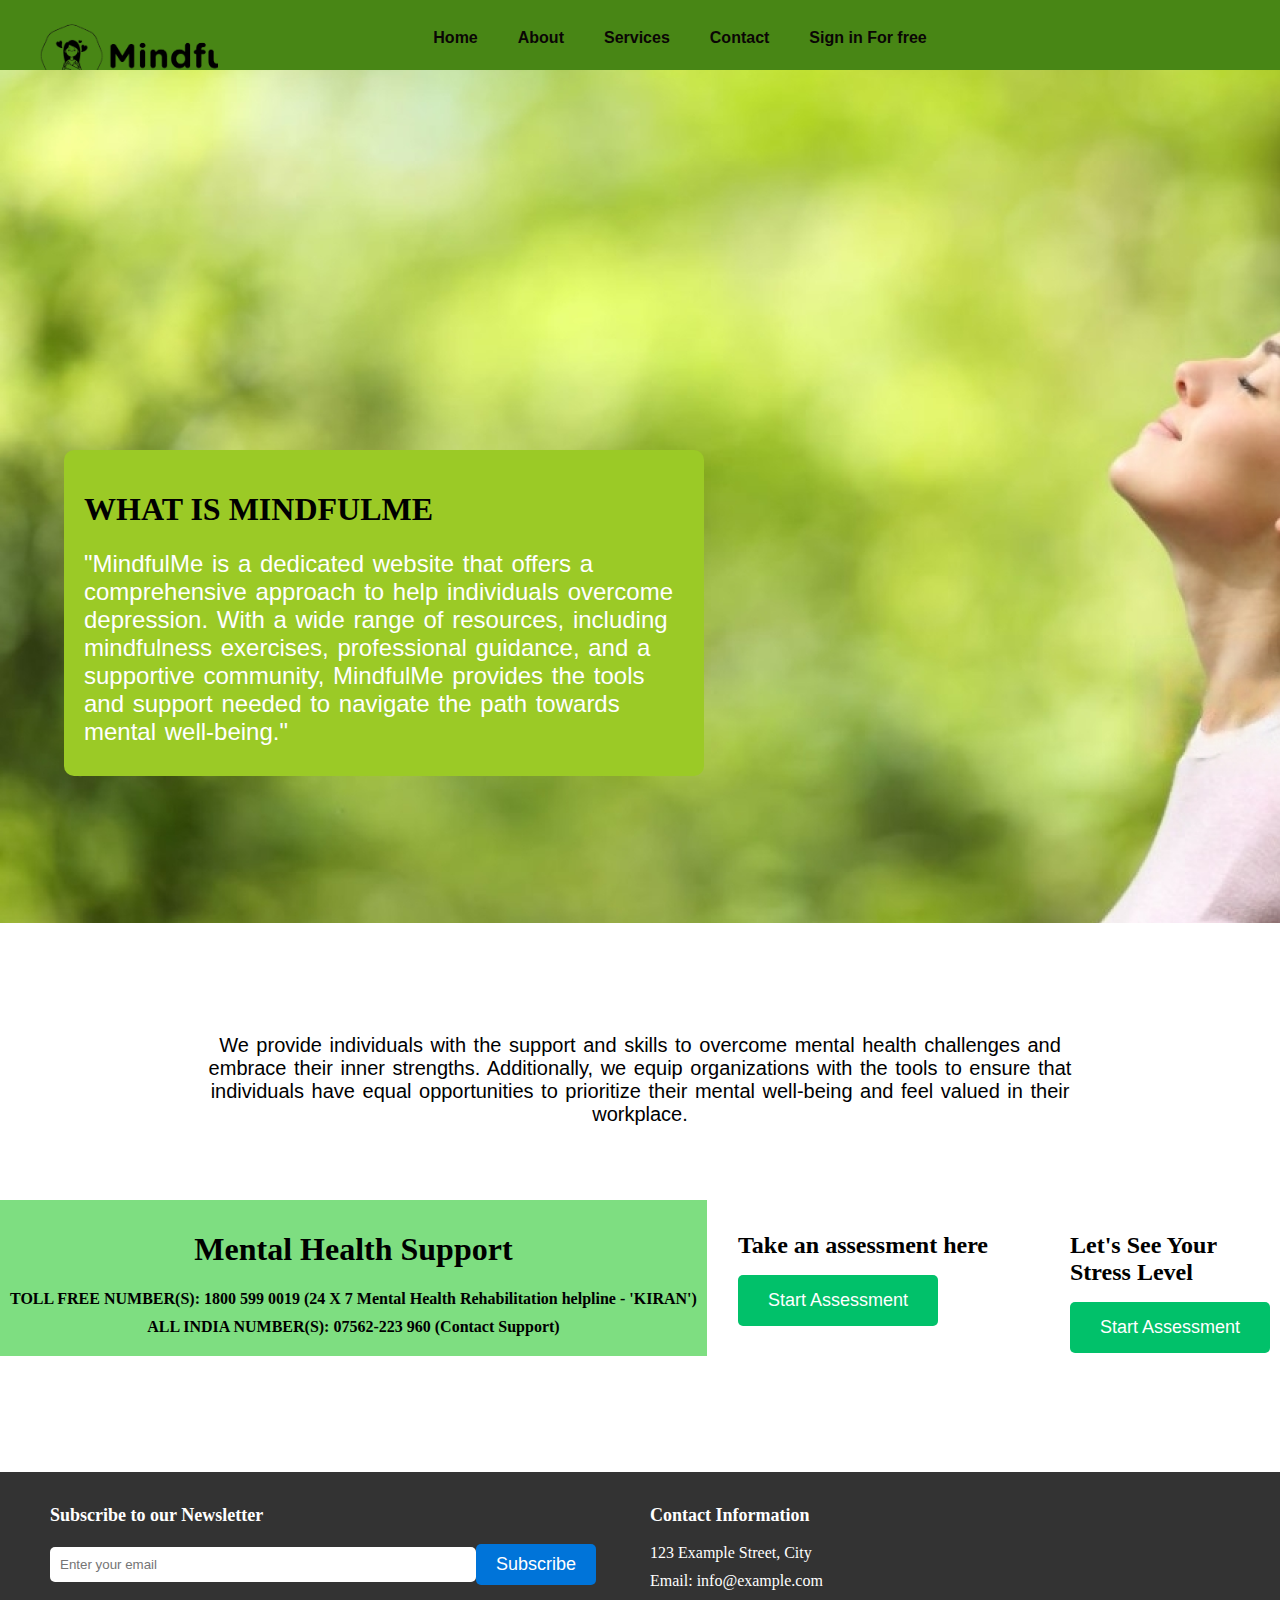
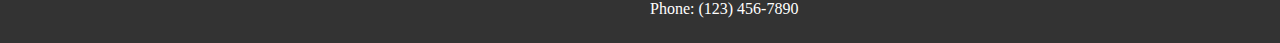
==== index.html @ a0aeb16b "final commit" ====
<!DOCTYPE html>
<html lang="en">

<head>
    <meta charset="UTF-8">
    <meta name="viewport" content="width=device-width, initial-scale=1.0">
    <link rel="stylesheet" type="text/css" href="style.css">
    <link rel="icon" type="image/x-icon" href="images/favi.png">
    <meta name="google-signin-client_id"
        content="1019702721196-7ukrbhrf0c4bng520nu2ug0qkdb175rb.apps.googleusercontent.com">
    <title>MindfulMe</title>
</head>

<body>
    <script src="https://apis.google.com/js/platform.js" async defer></script>
    <!--NavBar-->
    <nav>
        <ul>
            <li><a href="#Home">Home</a></li>
            <li><a href="#About">About</a></li>
            <li><a href="service.html">Services</a></li>
            <li><a href="#Contact">Contact</a></li>
            <li> <a href="main.html">Sign in For free</a></li>
        </ul>
    </nav>
    <!--Logo-->
    <div class="logo">
        <img src="images/logo.png" alt="logo">
    </div>
    <!--Image-->
    <div class="img">
        <img src="images/image1.png">
    </div>

    <!--Contact Info-->
    <div class="info">
        <h1 style="color: black;">Mental Health Support</h1>
        <p style="color: black;"><b>TOLL FREE NUMBER(S): 1800 599 0019 (24 X 7 Mental Health Rehabilitation helpline - 'KIRAN')</b></p>
        <p style="color: black;"><b>ALL INDIA NUMBER(S): 07562-223 960 (Contact Support)</b></p>
    </div>
    <!--Content-->
    <div class="content">
        <div class="gradient-box">
            <h1> WHAT IS MINDFULME</h1>
            <p class="typewriter-text"
                style="font-family:'Franklin Gothic Medium', 'Arial Narrow', Arial, sans-serif; word-spacing: 2px; font-size: 24px; color: rgb(255, 255, 255);">"MindfulMe
                is a
                dedicated website
                that offers a comprehensive approach to help individuals overcome
                depression. With a wide range of resources, including mindfulness exercises, professional guidance, and
                a
                supportive community, MindfulMe provides the tools and support needed to navigate the path towards
                mental
                well-being."</p>
        </div>
    </div>
    <!--Quote-->


    <div class="box1">
        <p>We provide individuals with the support and skills to overcome mental health challenges and embrace their
            inner strengths. Additionally, we equip organizations with the tools to ensure that individuals have equal
            opportunities to prioritize their mental well-being and feel valued in their workplace.</p>
    </div>
    <!--Health Support-->


    <div class="quiz">
        <h1>Take an assessment here</h1>
        <a href="assesment.html">
            <button>Start Assessment</button>
        </a>
    </div>

    <div class="stress">
        <h1>Let's See Your Stress Level</h1>
        <a href="stress.html">
            <button>Start Assessment</button>
        </a>
    </div>



    <footer>
        <div class="footer-content">
            <div class="newsletter">
                <h3>Subscribe to our Newsletter</h3>
                <form action="subscribe.php" method="POST">
                    <input type="email" name="email" placeholder="Enter your email" required>
                    <button type="submit">Subscribe</button>
                </form>
            </div>
            <div class="contact-info">
                <h3>Contact Information</h3>
                <p>123 Example Street, City</p>
                <p>Email: info@example.com</p>
                <p>Phone: (123) 456-7890</p>
            </div>
        </div>
    </footer>



    <script src="script.js"></script>
</body>

</html>
---- style.css ----
body {
    background-color: #ffffff;
    font-family: 'Times New Roman', Times, serif;
    margin: 0px;
    overflow-x: hidden;
}
.logo {
    width: 500px; /* Adjust the width and height as needed */
    height: 500px;
    background-image: url('images/logo.png'); /* Initial image */
    background-size: cover;
    animation: changeIntensity 5s infinite alternate; /* Change intensity every 5 seconds */
}

@keyframes changeIntensity {
    0% {
        filter: contrast(100%); /* Initial intensity */
    }
    50% {
        filter: contrast(70%); /* Half intensity */
    }
    100% {
        filter: contrast(100%); /* Back to full intensity */
    }
}
nav {
    background-color: 	#488615;
    font-family: Arial, sans-serif;;
    color: #fff;
    position: absolute;
    height: 75px;
    width: 100%;
    top: 0;
    left: 0;
    padding: 0;
}

nav ul {
    display: flex;
    justify-content: center;
    margin-top: 29px;
    list-style: none;
}

nav ul a {
    text-decoration: none;
    color: #0a0505;
    font-family: Arial;
    font-weight: bold;
    transition: 0.4s ease-in-out;
    padding-left: 40px;
}

nav ul a:hover {
    color: #f9fffe;
}

ul.navbar {
    list-style-type: none;
    margin: 0;
    padding: 0;
    background-color: #005a03;
}


ul.navbar li {
    display: inline;
    margin-right: 20px;
    text-decoration: none;
    list-style: none;

}

ul.navbar li a {
    text-decoration: none;
    color: #fff;
    font-weight: bold;
    font-size: 16px;
}


.logo {
    float: left;
    width: 15%;
    height: 15%;
    position: absolute;
    top: -15px;
    left: 2%;
}
.info{
    background-color: #7ede81;
    color: #fff;
    text-align: center;
    padding: 10px;
    position: absolute;
    top: 75rem;
}
.img {
    width: 2400px;
    height: 400px;
    position: absolute;
    top: 70px;
    left: 0px;
}

.content {
    position: absolute;
    top: 50%;
    left: 5%;
    width: 50%;
}

.gradient-box {
    background-color: #9bca26;
    border-radius: 10px;
    padding: 20px;
}

.chatbot {
    position: absolute;
    top: 30%;
    left: 75%;
}


.box1 {
    position: absolute;
    top: 64rem;
    width: 100%;
    height: 29%;
    max-width: 100%;
}

.box1 p {
    font-family: Avenir, sans-serif;
    font-size: 20px;
    font-weight: 400;
    word-spacing: 2px;
    text-align: center;
    margin-left: 15%;
    margin-right: 20%;
    width: 70%;
}




.quiz {
    position: absolute;
    top: 76rem;
    left: 738px;
}

.quiz h1 {
    font-size: 24px;
    color: #000000;
}

.stress {
    position: absolute;
    top: 76rem;
    left: 1070px;
}

.stress h1 {
    font-size: 24px;
    color: #000000;
}

button {
    background-color: #01c16a;
    color: #fff;
    border: none;
    padding: 15px 30px;
    font-size: 18px;
    cursor: pointer;
    border-radius: 5px;
    transition: background-color 0.3s;
}

button:hover {
    background-color: #00691a;
}

footer {
    background-color: #333;
    color: #fff;
    position: absolute;
    top: 92rem;
    width: 100%;
}

.footer-content {
    max-width: 1200px;
    margin: 0 auto;
    display: flex;
    justify-content: space-between;
    padding: 5px;

}

.newsletter {
    flex: 1;
    padding: 10px;

}

.contact-info {
    flex: 1;
    padding: 10px;
}

h3 {
    font-size: 18px;
}

form {
    display: flex;
    align-items: center;

}

input[type="email"] {
    width: 70%;
    padding: 10px;
    border: none;
    border-radius: 5px;

}

button[type="submit"] {
    background-color: #0074d9;
    color: #fff;
    border: none;
    padding: 10px 20px;
    border-radius: 5px;
    cursor: pointer;
}

button[type="submit"]:hover {
    background-color: #0056b3;
}

.topic {
    margin-left: 5rem;
}

.topic h1 {
    position: absolute;
    top: 100px;
    left: 118px;

}

.letters {
    display: flex;
    flex-wrap: wrap;
    margin-top: 10rem;
    font-family: 'Franklin Gothic Medium', 'Arial Narrow', Arial, sans-serif;
    font-size: 24px;
    width: 40%;
    padding-left: 40px;
    line-height-step: 1.5;

}

.letter {
    width: 30px;
    height: 30px;
    background-color: #ffffff82;
    display: flex;
    justify-content: center;
    align-items: center;
    font-size: 16px;
    margin: 2px;
    padding-left: 20px;
    border-radius: 7px;
    cursor: pointer;
}

.symptoms {
    display: flex;
    justify-content: center;
    align-items: center;
    width: 50%;
    margin-top: 20px;
    margin-left: 100px;
}

.icons {
    align-items: center;
    border-radius: 7px;
    width: 120px;
    margin-left: 22px;
}

.size {
    width: 80%;
    height: 80%;
}

.size1 {
    margin-top: -10px;
    width: 85%;
    height: 90%;
    margin-top: 1rem;
}

.topics {
    cursor: pointer;
}

.topic-content {
    display: none;
    margin-left: 25px;
}

h2 {
    color: #000000;
}

p {
    margin: 10px 0;
}
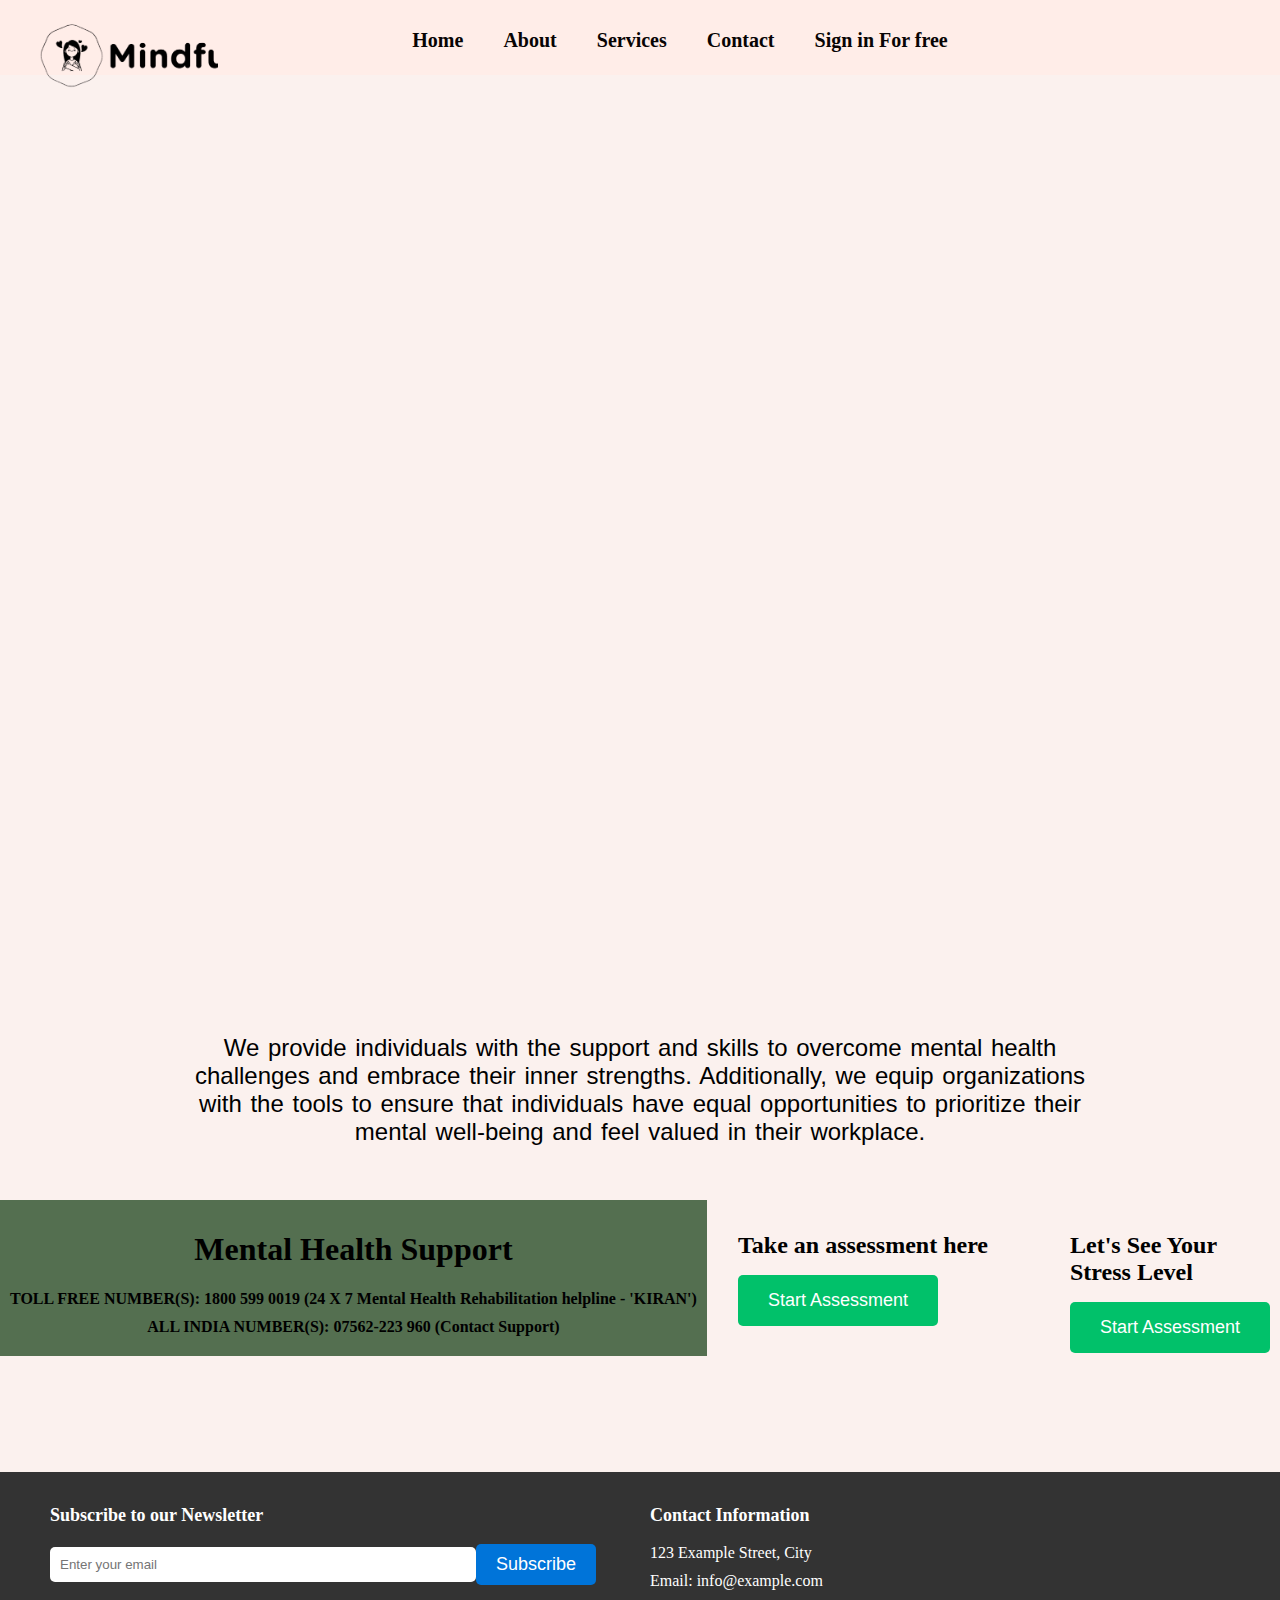
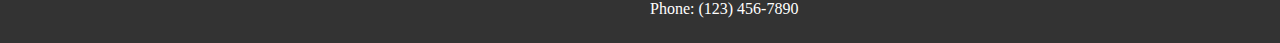
==== commit 258aca00: "initial commit" ====
--- a/index.html
+++ b/index.html
@@ -25,11 +25,10 @@
     </nav>
     <!--Logo-->
     <div class="logo">
-        <img src="images/logo.png" alt="logo">
     </div>
     <!--Image-->
     <div class="img">
-        <img src="images/image1.png">
+        <img src=>
     </div>
 
     <!--Contact Info-->
@@ -37,22 +36,6 @@
         <h1 style="color: black;">Mental Health Support</h1>
         <p style="color: black;"><b>TOLL FREE NUMBER(S): 1800 599 0019 (24 X 7 Mental Health Rehabilitation helpline - 'KIRAN')</b></p>
         <p style="color: black;"><b>ALL INDIA NUMBER(S): 07562-223 960 (Contact Support)</b></p>
-    </div>
-    <!--Content-->
-    <div class="content">
-        <div class="gradient-box">
-            <h1> WHAT IS MINDFULME</h1>
-            <p class="typewriter-text"
-                style="font-family:'Franklin Gothic Medium', 'Arial Narrow', Arial, sans-serif; word-spacing: 2px; font-size: 24px; color: rgb(255, 255, 255);">"MindfulMe
-                is a
-                dedicated website
-                that offers a comprehensive approach to help individuals overcome
-                depression. With a wide range of resources, including mindfulness exercises, professional guidance, and
-                a
-                supportive community, MindfulMe provides the tools and support needed to navigate the path towards
-                mental
-                well-being."</p>
-        </div>
     </div>
     <!--Quote-->
 
--- a/style.css
+++ b/style.css
@@ -1,5 +1,5 @@
 body {
-    background-color: #ffffff;
+    background-color: #FBF1EE;
     font-family: 'Times New Roman', Times, serif;
     margin: 0px;
     overflow-x: hidden;
@@ -17,15 +17,14 @@
         filter: contrast(100%); /* Initial intensity */
     }
     50% {
-        filter: contrast(70%); /* Half intensity */
+        filter: contrast(40%); /* Half intensity */
     }
     100% {
         filter: contrast(100%); /* Back to full intensity */
     }
 }
 nav {
-    background-color: 	#488615;
-    font-family: Arial, sans-serif;;
+    background-color: #ffede8;
     color: #fff;
     position: absolute;
     height: 75px;
@@ -44,11 +43,12 @@
 
 nav ul a {
     text-decoration: none;
-    color: #0a0505;
-    font-family: Arial;
+    color: #080404;
+    font-family: 'Times New Roman', Times, serif;
     font-weight: bold;
     transition: 0.4s ease-in-out;
     padding-left: 40px;
+    font-size: 20px;
 }
 
 nav ul a:hover {
@@ -75,7 +75,7 @@
     text-decoration: none;
     color: #fff;
     font-weight: bold;
-    font-size: 16px;
+    text-transform: uppercase;
 }
 
 
@@ -88,7 +88,7 @@
     left: 2%;
 }
 .info{
-    background-color: #7ede81;
+    background-color: #002e02aa;
     color: #fff;
     text-align: center;
     padding: 10px;
@@ -101,19 +101,6 @@
     position: absolute;
     top: 70px;
     left: 0px;
-}
-
-.content {
-    position: absolute;
-    top: 50%;
-    left: 5%;
-    width: 50%;
-}
-
-.gradient-box {
-    background-color: #9bca26;
-    border-radius: 10px;
-    padding: 20px;
 }
 
 .chatbot {
@@ -133,13 +120,14 @@
 
 .box1 p {
     font-family: Avenir, sans-serif;
-    font-size: 20px;
+    font-size: 24px;
     font-weight: 400;
     word-spacing: 2px;
     text-align: center;
     margin-left: 15%;
     margin-right: 20%;
     width: 70%;
+    
 }
 
 
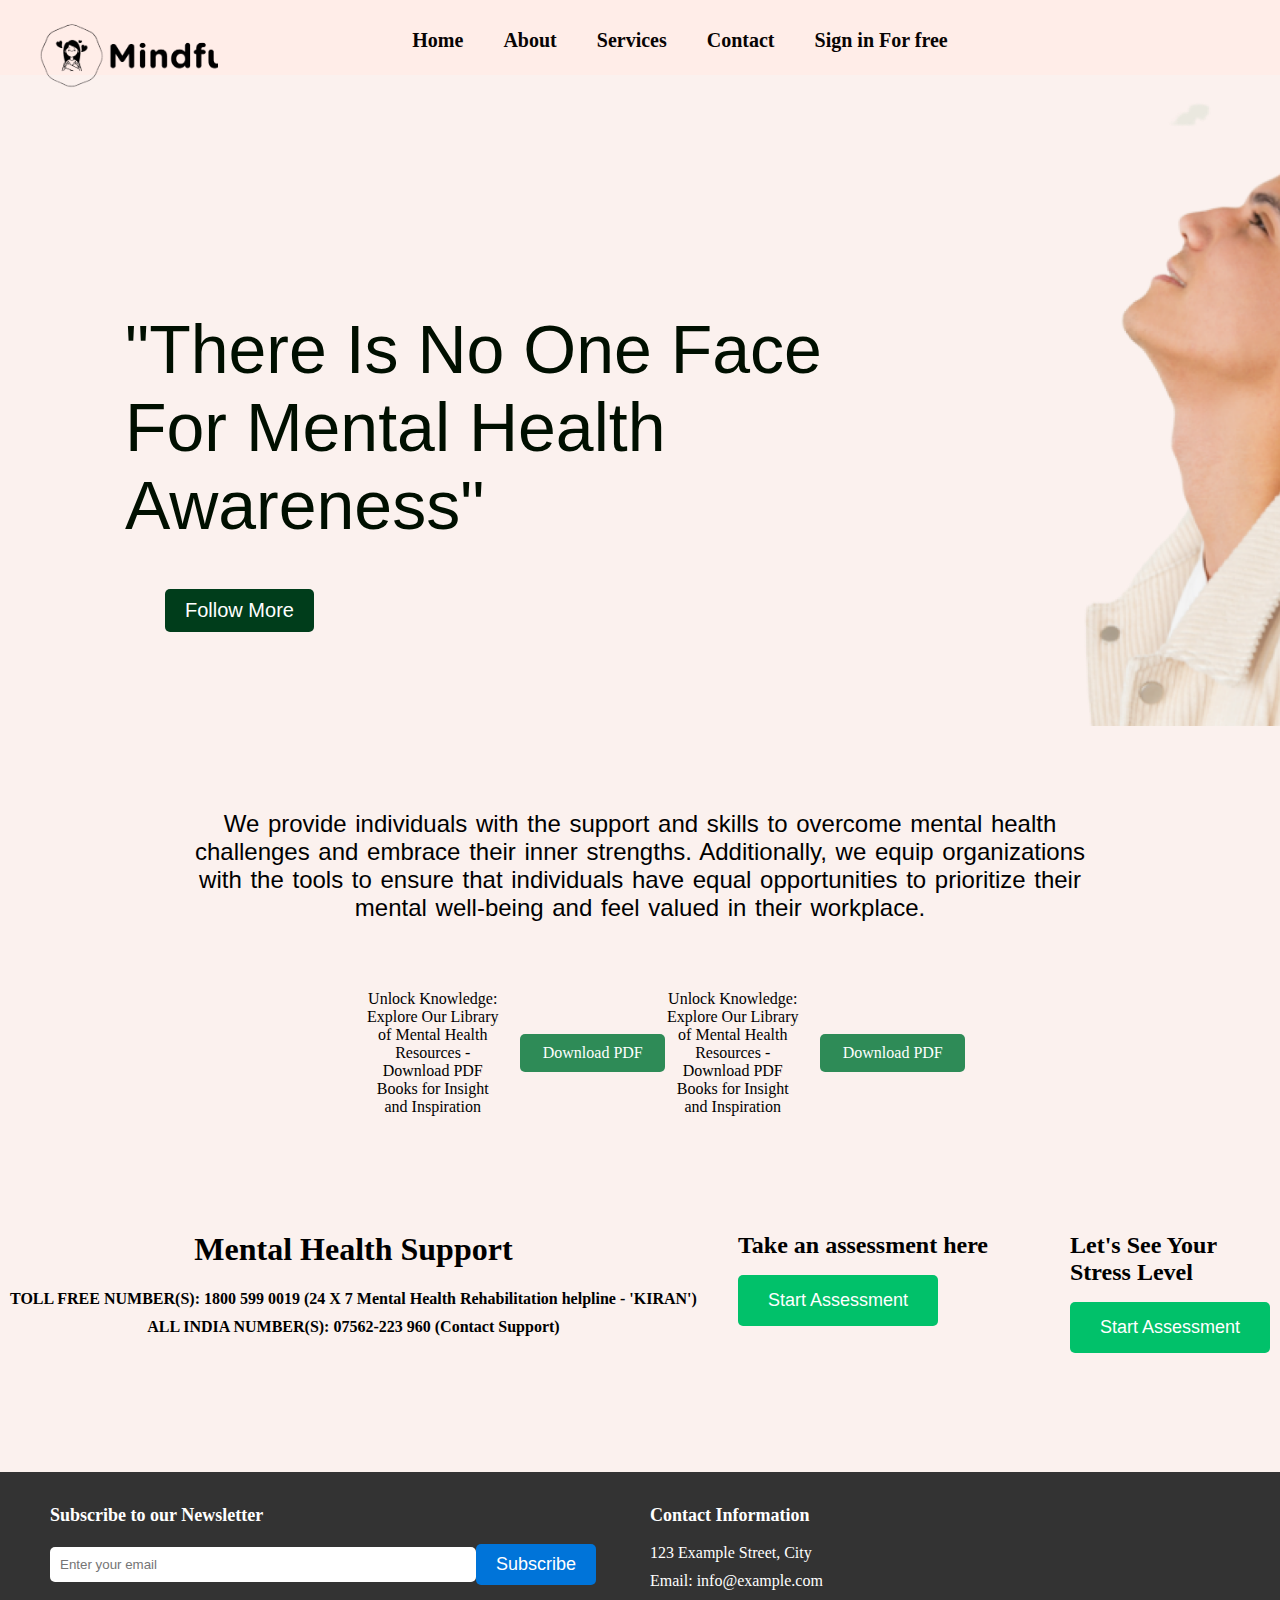
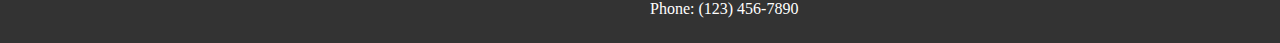
==== commit 314e32be: "second- commit" ====
--- a/index.html
+++ b/index.html
@@ -34,17 +34,34 @@
     <!--Contact Info-->
     <div class="info">
         <h1 style="color: black;">Mental Health Support</h1>
-        <p style="color: black;"><b>TOLL FREE NUMBER(S): 1800 599 0019 (24 X 7 Mental Health Rehabilitation helpline - 'KIRAN')</b></p>
+        <p style="color: black;"><b>TOLL FREE NUMBER(S): 1800 599 0019 (24 X 7 Mental Health Rehabilitation helpline -
+                'KIRAN')</b></p>
         <p style="color: black;"><b>ALL INDIA NUMBER(S): 07562-223 960 (Contact Support)</b></p>
     </div>
     <!--Quote-->
-
+    <div class="content">
+        <p>"There Is No One Face For Mental Health Awareness"</p>
+        <button class="follow-button">Follow More</button>
+    </div>
+    
+    <img src="images/image 2.png" class="picture">
+    
 
     <div class="box1">
         <p>We provide individuals with the support and skills to overcome mental health challenges and embrace their
             inner strengths. Additionally, we equip organizations with the tools to ensure that individuals have equal
             opportunities to prioritize their mental well-being and feel valued in their workplace.</p>
     </div>
+
+    <div class="container-1">
+        <h1></h1>
+        <p>Unlock Knowledge: Explore Our Library of Mental Health Resources - Download PDF Books for Insight and Inspiration</p>
+        <a href="images/Five Minute Journal (fiveminutejournal) (Z-Library).pdf" class="pdf-link">Download PDF</a>
+
+        <h1></h1>
+        <p>Unlock Knowledge: Explore Our Library of Mental Health Resources - Download PDF Books for Insight and Inspiration</p>
+        <a href="images/Five Minute Journal (fiveminutejournal) (Z-Library).pdf" class="pdf-link">Download PDF</a>
+      </div>
     <!--Health Support-->
 
 
--- a/style.css
+++ b/style.css
@@ -4,25 +4,35 @@
     margin: 0px;
     overflow-x: hidden;
 }
+
 .logo {
-    width: 500px; /* Adjust the width and height as needed */
+    width: 500px;
+    /* Adjust the width and height as needed */
     height: 500px;
-    background-image: url('images/logo.png'); /* Initial image */
+    background-image: url('images/logo.png');
+    /* Initial image */
     background-size: cover;
-    animation: changeIntensity 5s infinite alternate; /* Change intensity every 5 seconds */
+    animation: changeIntensity 5s infinite alternate;
+    /* Change intensity every 5 seconds */
 }
 
 @keyframes changeIntensity {
     0% {
-        filter: contrast(100%); /* Initial intensity */
+        filter: contrast(100%);
+        /* Initial intensity */
     }
+
     50% {
-        filter: contrast(40%); /* Half intensity */
+        filter: contrast(40%);
+        /* Half intensity */
     }
+
     100% {
-        filter: contrast(100%); /* Back to full intensity */
+        filter: contrast(100%);
+        /* Back to full intensity */
     }
 }
+
 nav {
     background-color: #ffede8;
     color: #fff;
@@ -87,20 +97,27 @@
     top: -15px;
     left: 2%;
 }
-.info{
-    background-color: #002e02aa;
+
+.info {
     color: #fff;
     text-align: center;
     padding: 10px;
     position: absolute;
     top: 75rem;
 }
+
+.picture {
+    margin-top: 83px;
+    margin-left: 980px;
+    width: 600px;
+}
+
 .img {
     width: 2400px;
     height: 400px;
     position: absolute;
-    top: 70px;
-    left: 0px;
+    top: 200px;
+    left: 150px;
 }
 
 .chatbot {
@@ -109,29 +126,82 @@
     left: 75%;
 }
 
+.content {
+    position: absolute;
+    top: 300px;
+    left: 125px;
+    width: 60%;
+    font-family: Verdana, Geneva, Tahoma, sans-serif;
+    font-size: 68px;
+    font-weight: 400;
+    color: #000f00;
+}
+
+.follow-button {
+    background-color: #003d1b;
+    /* Dark green color */
+    color: white;
+    padding: 10px 20px;
+    font-size: 20px;
+    border: none;
+    border-radius: 5px;
+    cursor: pointer;
+    margin-left: 40px;
+    transition: background-color 0.3s ease;
+}
+
+.follow-button:hover {
+    background-color: #0046006b;
+    /* Dark green color with a slightly lighter shade on hover */
+}
 
 .box1 {
     position: absolute;
-    top: 64rem;
+    top: 50rem;
     width: 100%;
     height: 29%;
     max-width: 100%;
 }
 
 .box1 p {
-    font-family: Avenir, sans-serif;
+    font-family: 'Segoe UI', Tahoma, Geneva, Verdana, sans-serif;
     font-size: 24px;
-    font-weight: 400;
+    font-weight: 450;
     word-spacing: 2px;
     text-align: center;
     margin-left: 15%;
     margin-right: 20%;
     width: 70%;
-    
-}
-
-
-
+
+}
+
+
+.container-1 {
+    margin-left: 20px;
+    max-width: 600px;
+    margin: 0 auto;
+    text-align: center;
+    display: flex;
+    flex-direction: row;
+    align-items: center;
+    margin-top: 250px;
+    padding-left: 50px;
+}
+
+.pdf-link {
+    margin-left: 20px;
+    width: 100%;
+    max-width: 200px;
+    /* Set a maximum width for the link */
+    padding: 10px 20px;
+    background-color: #2E8B57;
+    /* Dark green color */
+    color: white;
+    text-decoration: none;
+    text-align: center;
+    border-radius: 5px;
+    transition: background-color 0.3s ease;
+}
 
 .quiz {
     position: absolute;
@@ -309,4 +379,4 @@
 
 p {
     margin: 10px 0;
-}
+}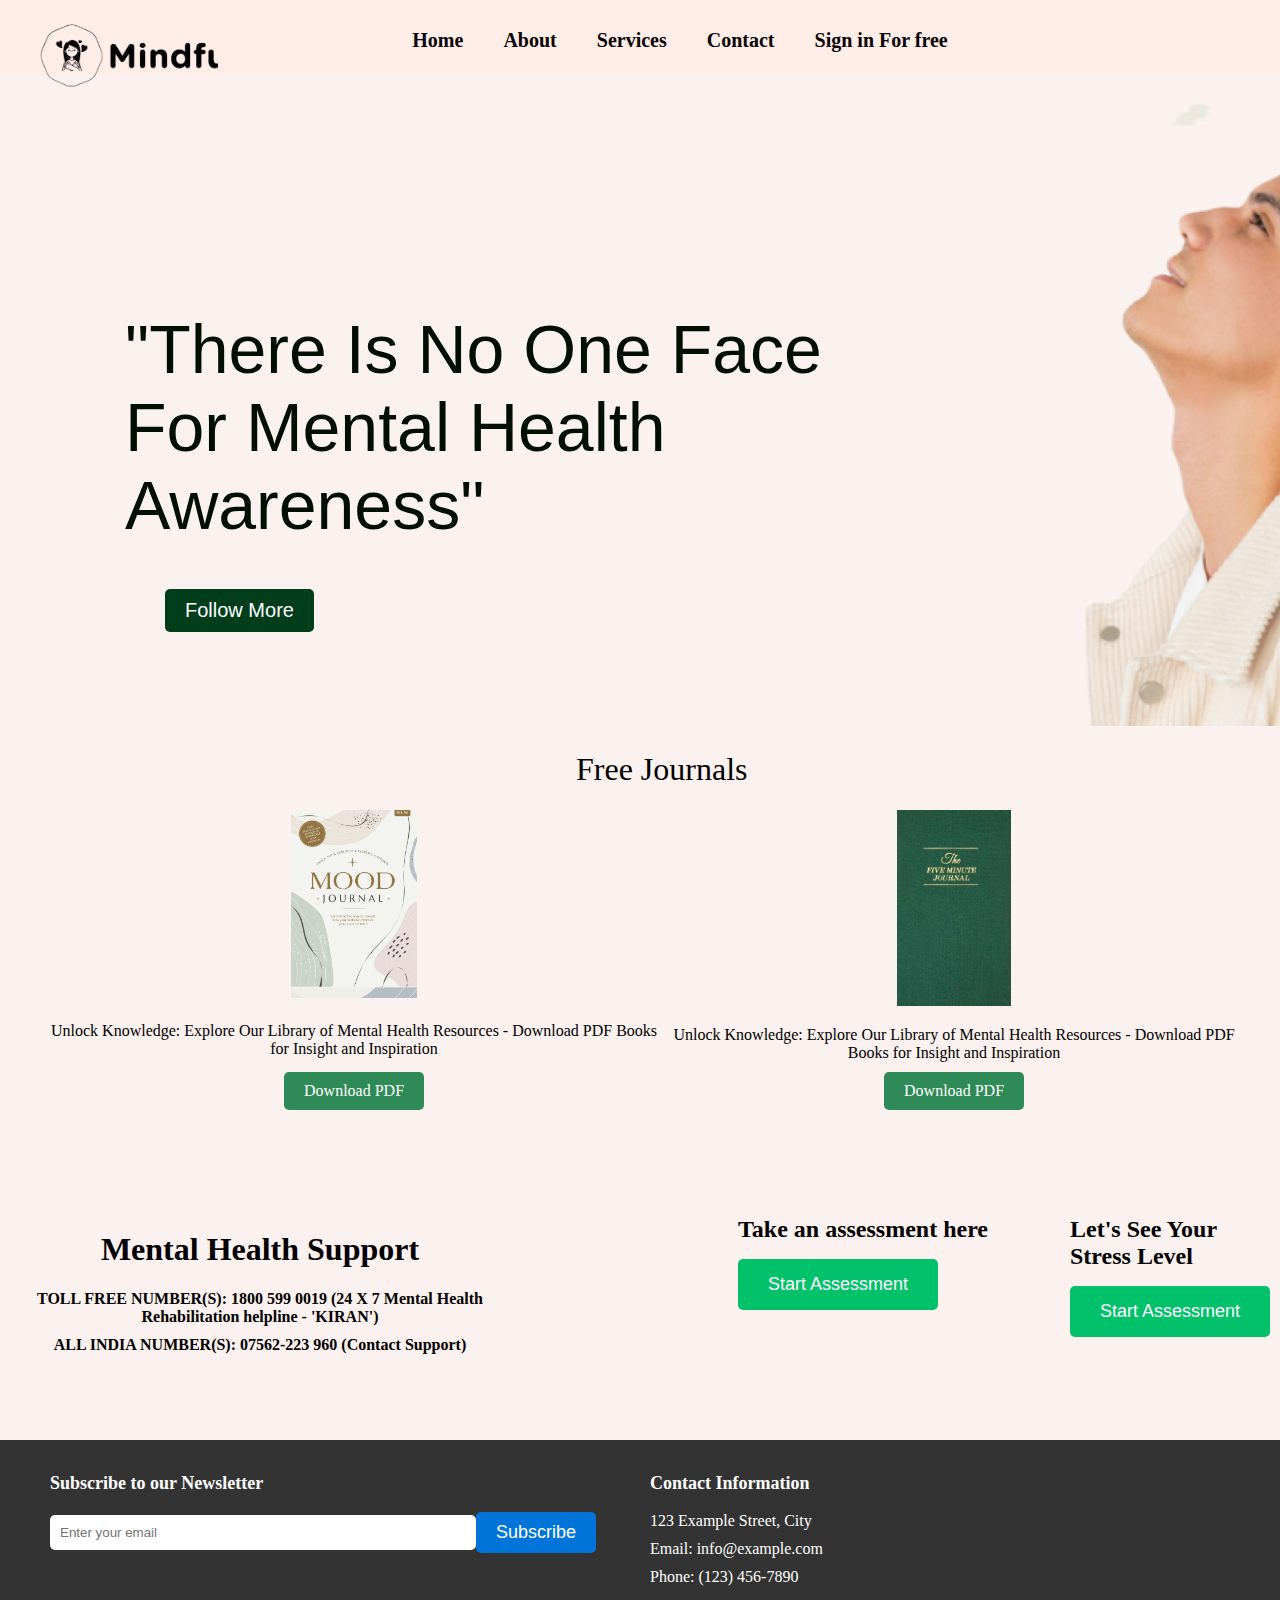
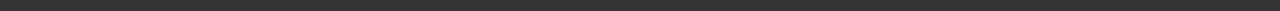
==== commit 7ceb8421: "second-commit" ====
--- a/index.html
+++ b/index.html
@@ -43,25 +43,24 @@
         <p>"There Is No One Face For Mental Health Awareness"</p>
         <button class="follow-button">Follow More</button>
     </div>
-    
+
     <img src="images/image 2.png" class="picture">
-    
 
-    <div class="box1">
-        <p>We provide individuals with the support and skills to overcome mental health challenges and embrace their
-            inner strengths. Additionally, we equip organizations with the tools to ensure that individuals have equal
-            opportunities to prioritize their mental well-being and feel valued in their workplace.</p>
+    <h1 style="margin-left: 45%; font-family: 'Times New Roman', Times, serif; font-weight: 200;">Free Journals</h1>
+    <div class="container-1">
+        <div class="pdf-wrapper">
+            <img src="images/mood journel.jpg" alt="Mood Journal">
+            <p>Unlock Knowledge: Explore Our Library of Mental Health Resources - Download PDF Books for Insight and
+                Inspiration</p>
+            <a href="images/Five Minute Journal (fiveminutejournal) (Z-Library).pdf" class="pdf-link">Download PDF</a>
+        </div>
+        <div class="pdf-wrapper">
+            <img src="images/five min journel.jpg" alt="Five Minute Journal">
+            <p>Unlock Knowledge: Explore Our Library of Mental Health Resources - Download PDF Books for Insight and
+                Inspiration</p>
+            <a href="images/Five Minute Journal (fiveminutejournal) (Z-Library).pdf" class="pdf-link">Download PDF</a>
+        </div>
     </div>
-
-    <div class="container-1">
-        <h1></h1>
-        <p>Unlock Knowledge: Explore Our Library of Mental Health Resources - Download PDF Books for Insight and Inspiration</p>
-        <a href="images/Five Minute Journal (fiveminutejournal) (Z-Library).pdf" class="pdf-link">Download PDF</a>
-
-        <h1></h1>
-        <p>Unlock Knowledge: Explore Our Library of Mental Health Resources - Download PDF Books for Insight and Inspiration</p>
-        <a href="images/Five Minute Journal (fiveminutejournal) (Z-Library).pdf" class="pdf-link">Download PDF</a>
-      </div>
     <!--Health Support-->
 
 
--- a/style.css
+++ b/style.css
@@ -104,6 +104,7 @@
     padding: 10px;
     position: absolute;
     top: 75rem;
+    width: 500px;
 }
 
 .picture {
@@ -155,57 +156,52 @@
     /* Dark green color with a slightly lighter shade on hover */
 }
 
-.box1 {
-    position: absolute;
-    top: 50rem;
-    width: 100%;
-    height: 29%;
-    max-width: 100%;
-}
-
-.box1 p {
-    font-family: 'Segoe UI', Tahoma, Geneva, Verdana, sans-serif;
-    font-size: 24px;
-    font-weight: 450;
-    word-spacing: 2px;
+.container-1 {
+    max-width: 1200px;
+    margin: 0 auto;
+    display: flex;
+}
+
+.pdf-wrapper {
+    display: flex;
+    flex-direction: column;
+    justify-content: space-between;
+    align-items: center;
+    margin-bottom: 20px;
+    /* Adjust margin between PDF wrappers */
+}
+
+.pdf-wrapper img {
+    width: 20%;
+    /* Adjust width as needed */
+    height: auto;
+    margin-bottom: 10px;
+    /* Adjust margin between image and text */
+}
+
+.pdf-wrapper p {
     text-align: center;
-    margin-left: 15%;
-    margin-right: 20%;
-    width: 70%;
-
-}
-
-
-.container-1 {
-    margin-left: 20px;
-    max-width: 600px;
-    margin: 0 auto;
-    text-align: center;
-    display: flex;
-    flex-direction: row;
-    align-items: center;
-    margin-top: 250px;
-    padding-left: 50px;
+    /* Center text */
 }
 
 .pdf-link {
-    margin-left: 20px;
-    width: 100%;
-    max-width: 200px;
-    /* Set a maximum width for the link */
     padding: 10px 20px;
     background-color: #2E8B57;
     /* Dark green color */
     color: white;
     text-decoration: none;
-    text-align: center;
     border-radius: 5px;
     transition: background-color 0.3s ease;
 }
 
+.pdf-link:hover {
+    background-color: #228B22;
+    /* Dark green color with a slightly lighter shade on hover */
+}
+
 .quiz {
     position: absolute;
-    top: 76rem;
+    top: 75rem;
     left: 738px;
 }
 
@@ -216,7 +212,7 @@
 
 .stress {
     position: absolute;
-    top: 76rem;
+    top: 75rem;
     left: 1070px;
 }
 
@@ -244,7 +240,7 @@
     background-color: #333;
     color: #fff;
     position: absolute;
-    top: 92rem;
+    top: 90em;
     width: 100%;
 }
 
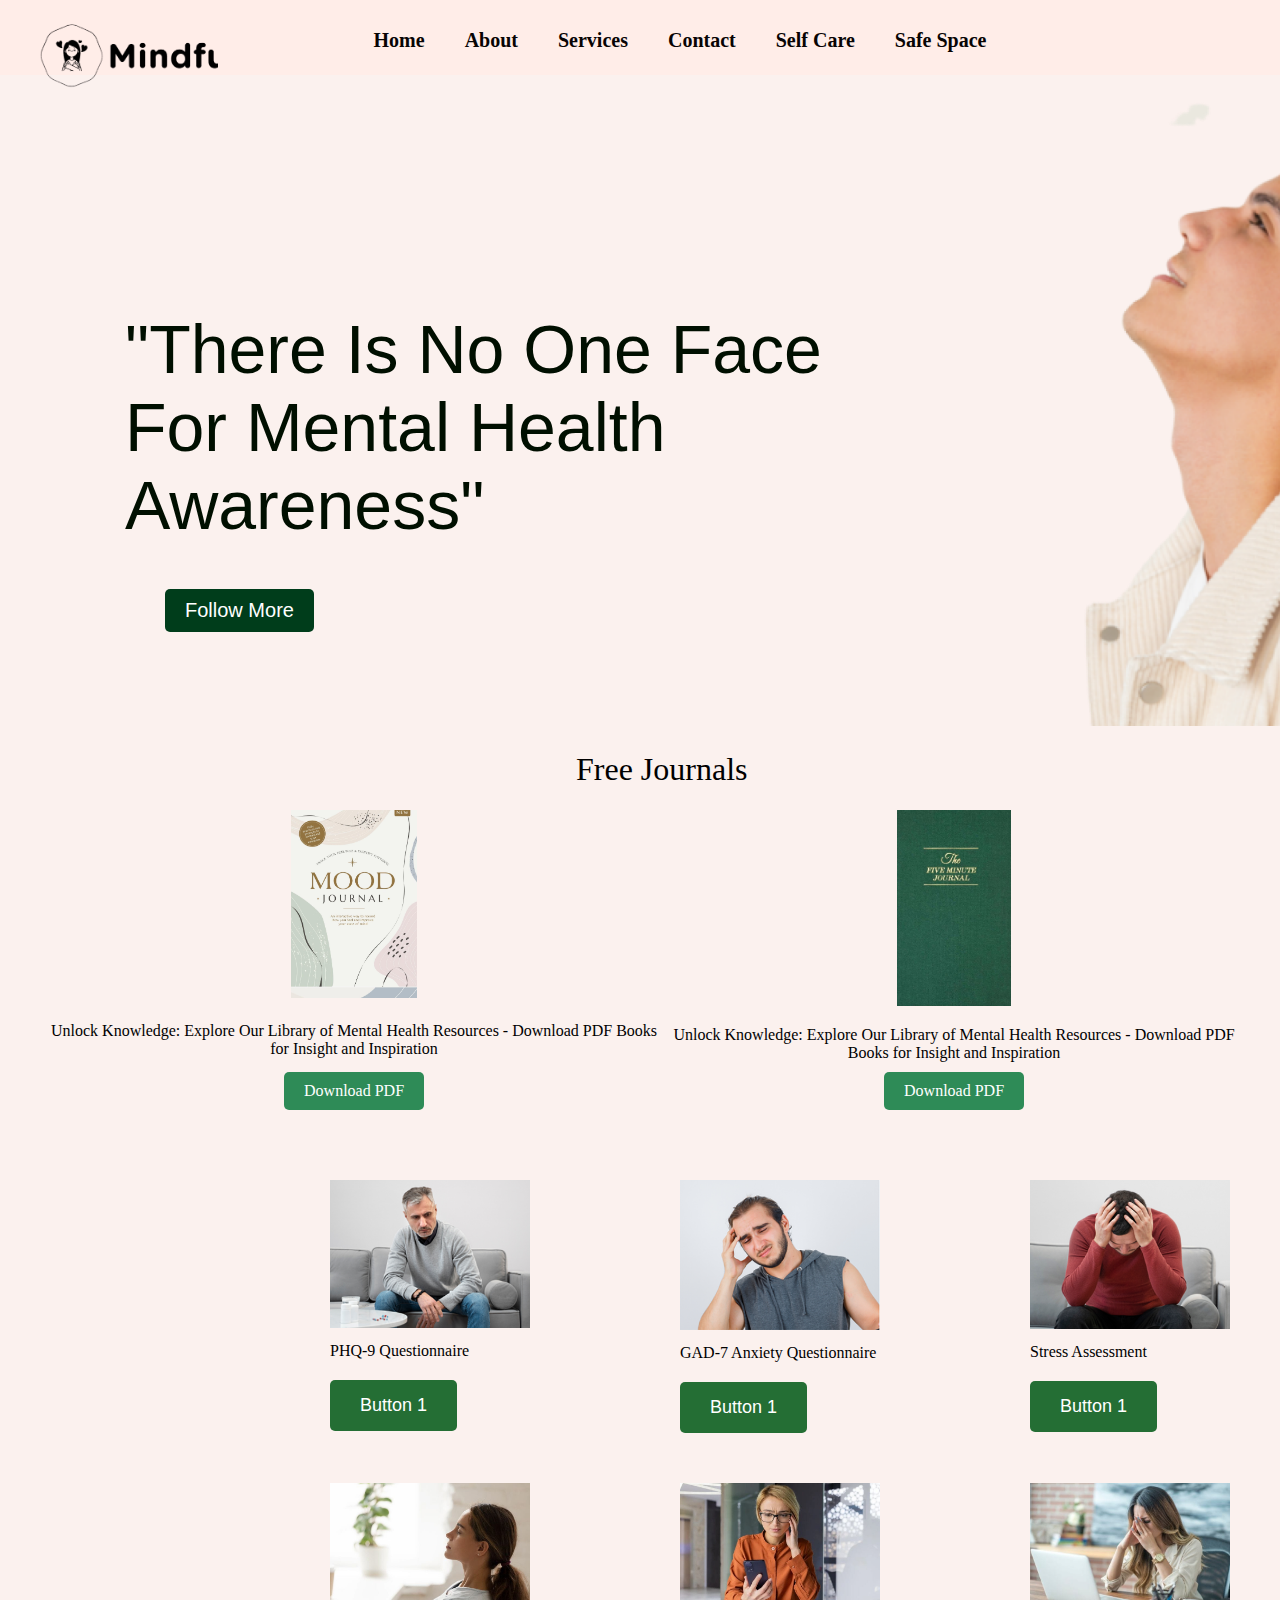
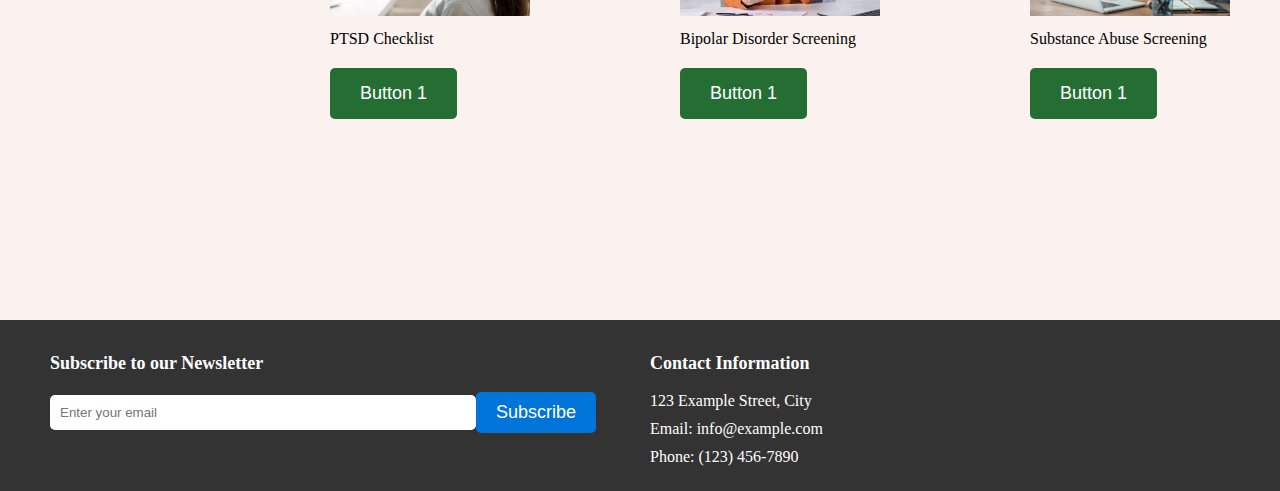
==== commit c7ccdd97: "third-commit" ====
--- a/index.html
+++ b/index.html
@@ -4,8 +4,8 @@
 <head>
     <meta charset="UTF-8">
     <meta name="viewport" content="width=device-width, initial-scale=1.0">
+    <link rel="icon" type="image/x-icon" href="images/favi.png">
     <link rel="stylesheet" type="text/css" href="style.css">
-    <link rel="icon" type="image/x-icon" href="images/favi.png">
     <meta name="google-signin-client_id"
         content="1019702721196-7ukrbhrf0c4bng520nu2ug0qkdb175rb.apps.googleusercontent.com">
     <title>MindfulMe</title>
@@ -20,7 +20,8 @@
             <li><a href="#About">About</a></li>
             <li><a href="service.html">Services</a></li>
             <li><a href="#Contact">Contact</a></li>
-            <li> <a href="main.html">Sign in For free</a></li>
+            <li> <a href="main.html">Self Care</a></li>
+            <li> <a href="comfort-zone.html">Safe Space</a></li>
         </ul>
     </nav>
     <!--Logo-->
@@ -32,12 +33,7 @@
     </div>
 
     <!--Contact Info-->
-    <div class="info">
-        <h1 style="color: black;">Mental Health Support</h1>
-        <p style="color: black;"><b>TOLL FREE NUMBER(S): 1800 599 0019 (24 X 7 Mental Health Rehabilitation helpline -
-                'KIRAN')</b></p>
-        <p style="color: black;"><b>ALL INDIA NUMBER(S): 07562-223 960 (Contact Support)</b></p>
-    </div>
+    
     <!--Quote-->
     <div class="content">
         <p>"There Is No One Face For Mental Health Awareness"</p>
@@ -62,20 +58,53 @@
         </div>
     </div>
     <!--Health Support-->
-
-
-    <div class="quiz">
-        <h1>Take an assessment here</h1>
-        <a href="assesment.html">
-            <button>Start Assessment</button>
+    <div class="image-container">
+        <div class="image-box">
+            <img src="images/disorder1.png" alt="Image 1">
+            <p>PHQ-9 Questionnaire</p>
+            <a href="phq.html">
+            <button>Button 1</button>
         </a>
+        </div>
+        <div class="image-box">
+            <img src="images/disorder2.png" alt="Image 2">
+            <p>GAD-7 Anxiety Questionnaire</p>
+            <a href="gad.html">
+                <button>Button 1</button>
+            </a>
+        </div>
+        <div class="image-box">
+            <img src="images/disorder3.png" alt="Image 3">
+            <p>Stress Assessment</p>
+            <a href="stress.html">
+                <button>Button 1</button>
+            </a>
+        </div>
+        
     </div>
-
-    <div class="stress">
-        <h1>Let's See Your Stress Level</h1>
-        <a href="stress.html">
-            <button>Start Assessment</button>
-        </a>
+    <div class="image-container">
+        <div class="image-box">
+            <img src="images/disorder6.jpg" alt="Image 1">
+            <p>PTSD Checklist</p>
+            <a href="ptsd.html">
+                <button>Button 1</button>
+            </a>
+        </div>
+        <div class="image-box">
+            <img src="images/disorder4.jpg" alt="Image 2">
+            <p>Bipolar Disorder Screening </p>
+            <a href="bipolar.html">
+                <button>Button 1</button>
+            </a>
+        </div>
+        <div class="image-box">
+            <img src="images/disorder5.jpg" alt="Image 3">
+            <p>Substance Abuse Screening</p>
+            <a href="sub.html">
+                <button>Button 1</button>
+            </a>
+        </div>
+        
     </div>
 
 
--- a/style.css
+++ b/style.css
@@ -62,7 +62,7 @@
 }
 
 nav ul a:hover {
-    color: #f9fffe;
+    color: #013206dc;
 }
 
 ul.navbar {
@@ -199,30 +199,32 @@
     /* Dark green color with a slightly lighter shade on hover */
 }
 
-.quiz {
-    position: absolute;
-    top: 75rem;
-    left: 738px;
-}
-
-.quiz h1 {
-    font-size: 24px;
-    color: #000000;
-}
-
-.stress {
-    position: absolute;
-    top: 75rem;
-    left: 1070px;
-}
-
-.stress h1 {
-    font-size: 24px;
-    color: #000000;
-}
+.image-container {
+    display: flex;
+    margin-left: 330px;
+    margin-top: 50px;
+}
+
+.image-box {
+    margin-right: 150px; /* Adjust as needed for spacing between images */
+}
+
+.image-box img {
+    width: 200px; /* Adjust as needed for image size */
+    height: auto; /* To maintain aspect ratio */
+}
+
+.image-box p {
+    margin-top: 10px;
+}
+
+.image-box button {
+    margin-top: 10px;
+}
+
 
 button {
-    background-color: #01c16a;
+    background-color: #005915db;
     color: #fff;
     border: none;
     padding: 15px 30px;
@@ -233,14 +235,14 @@
 }
 
 button:hover {
-    background-color: #00691a;
+    background-color: #002a0a7d;
 }
 
 footer {
     background-color: #333;
     color: #fff;
     position: absolute;
-    top: 90em;
+    top: 120em;
     width: 100%;
 }
 
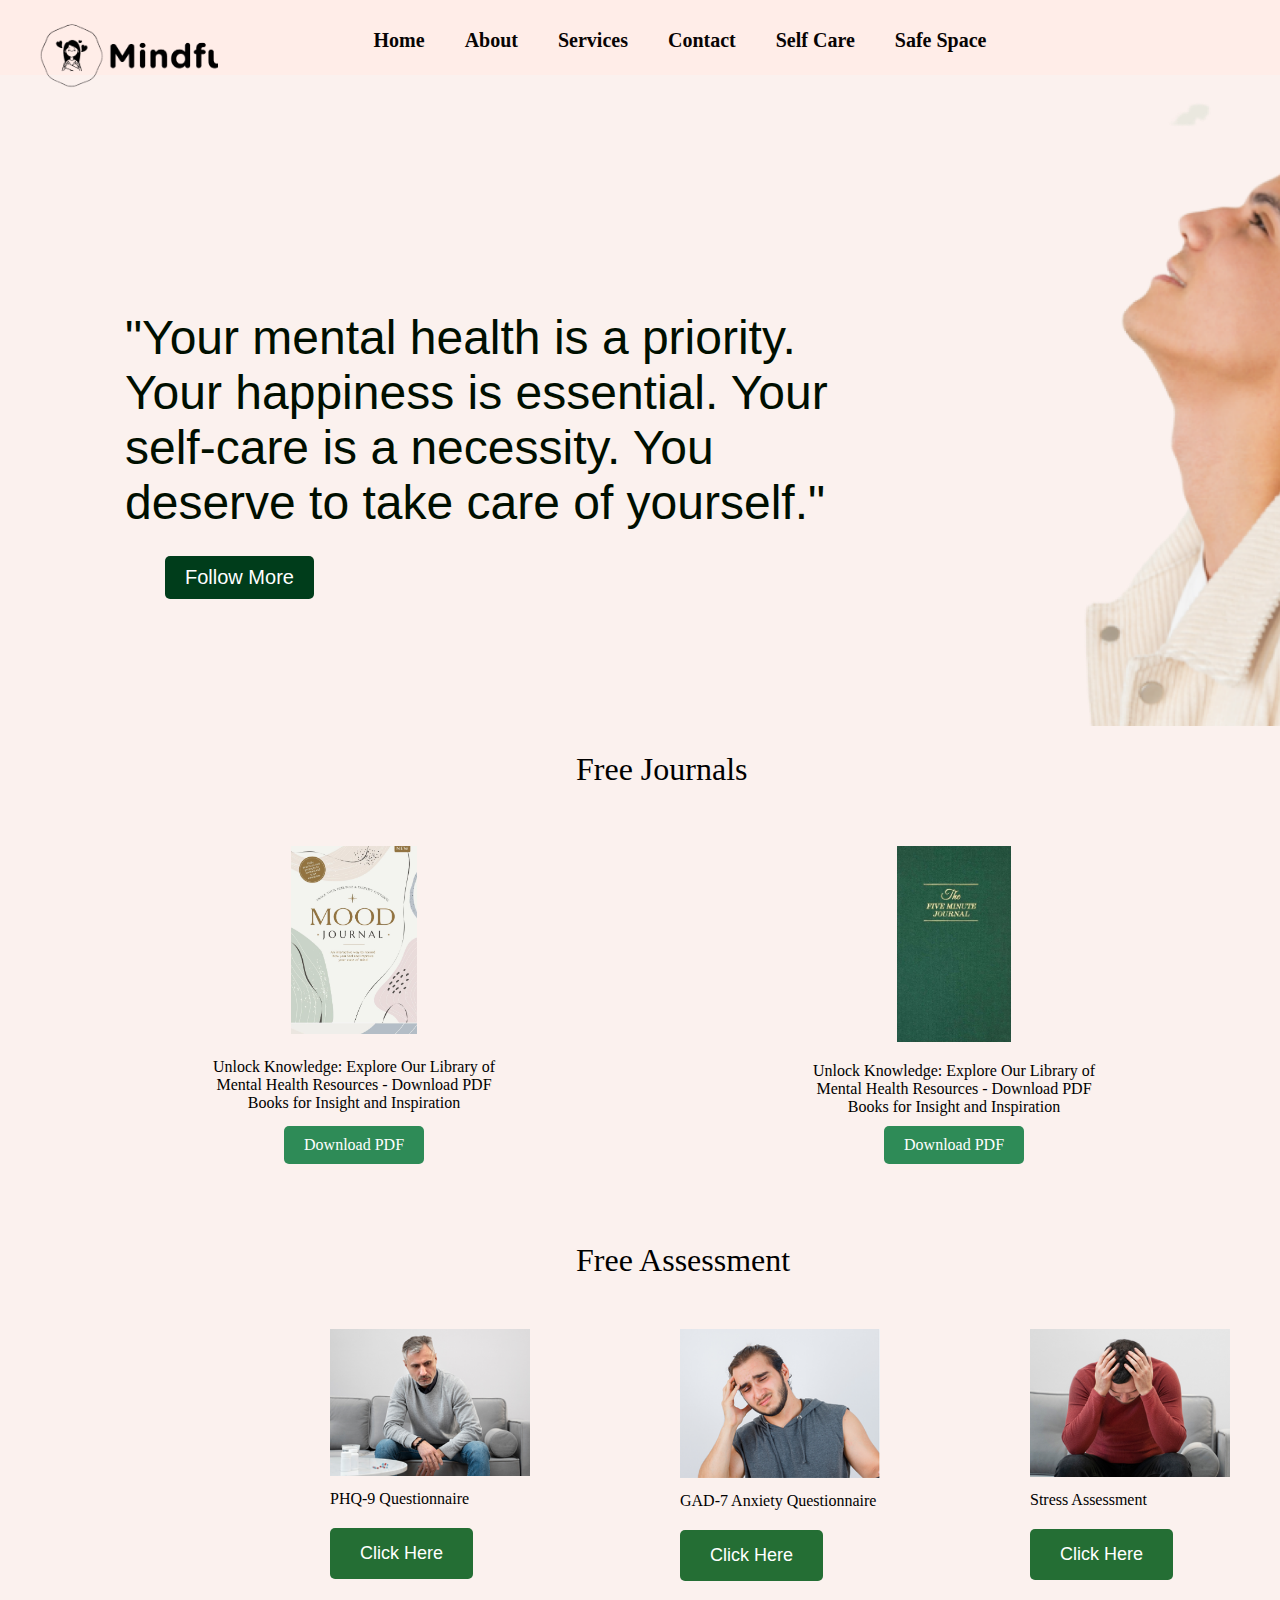
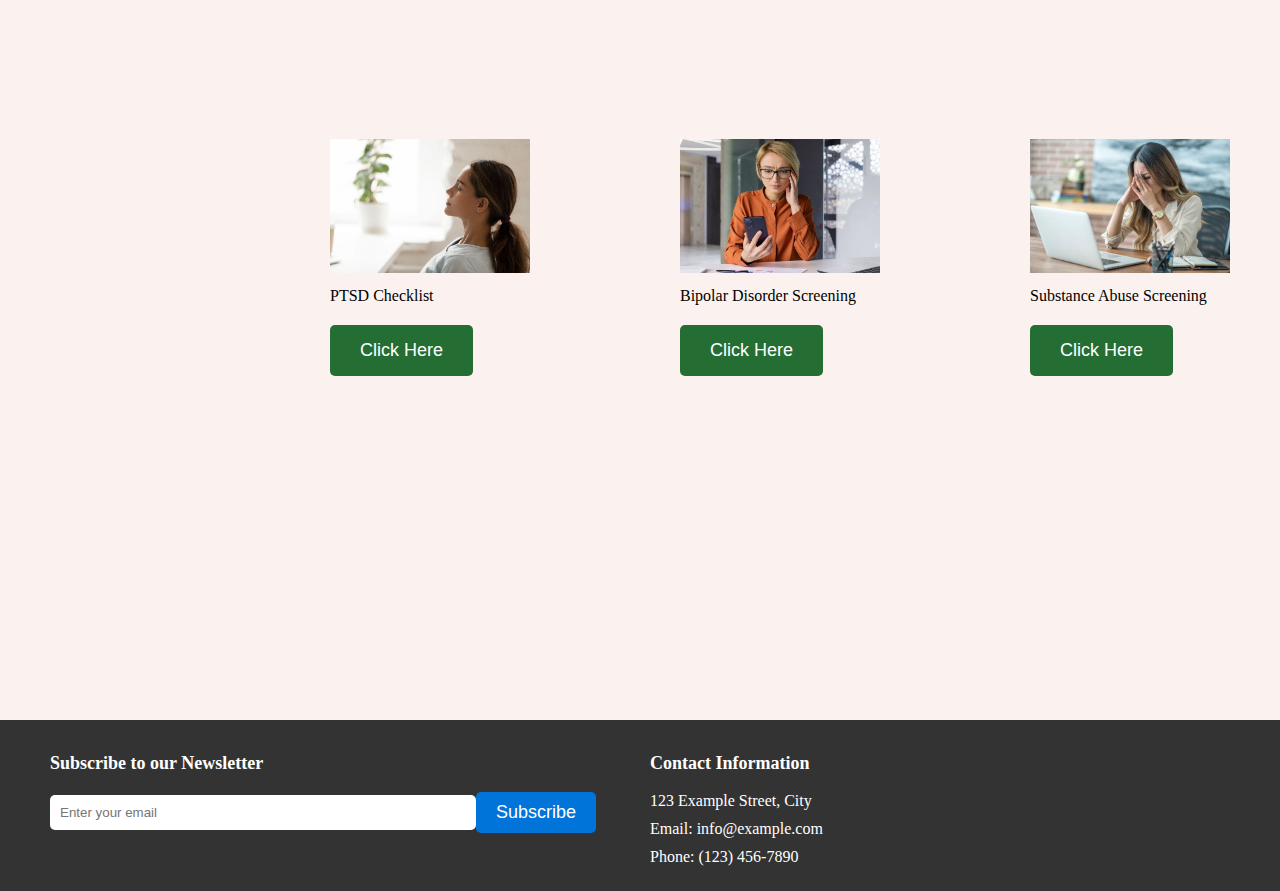
==== commit c9b973f0: "final-commit" ====
--- a/index.html
+++ b/index.html
@@ -36,72 +36,78 @@
     
     <!--Quote-->
     <div class="content">
-        <p>"There Is No One Face For Mental Health Awareness"</p>
+        <p>"Your mental health is a priority. Your happiness is essential. Your self-care is a necessity. You deserve to take care of yourself."</p>
         <button class="follow-button">Follow More</button>
     </div>
 
     <img src="images/image 2.png" class="picture">
 
     <h1 style="margin-left: 45%; font-family: 'Times New Roman', Times, serif; font-weight: 200;">Free Journals</h1>
+    <br><br>
     <div class="container-1">
         <div class="pdf-wrapper">
             <img src="images/mood journel.jpg" alt="Mood Journal">
-            <p>Unlock Knowledge: Explore Our Library of Mental Health Resources - Download PDF Books for Insight and
+            <p style="width: 50%;">Unlock Knowledge: Explore Our Library of Mental Health Resources - Download PDF Books for Insight and
                 Inspiration</p>
             <a href="images/Five Minute Journal (fiveminutejournal) (Z-Library).pdf" class="pdf-link">Download PDF</a>
         </div>
         <div class="pdf-wrapper">
             <img src="images/five min journel.jpg" alt="Five Minute Journal">
-            <p>Unlock Knowledge: Explore Our Library of Mental Health Resources - Download PDF Books for Insight and
+            <p style="width: 50%;">Unlock Knowledge: Explore Our Library of Mental Health Resources - Download PDF Books for Insight and
                 Inspiration</p>
             <a href="images/Five Minute Journal (fiveminutejournal) (Z-Library).pdf" class="pdf-link">Download PDF</a>
         </div>
     </div>
+    <br><br>
+    <h1 style="margin-left: 45%; font-family: 'Times New Roman', Times, serif; font-weight: 200;">Free Assessment</h1>
     <!--Health Support-->
     <div class="image-container">
         <div class="image-box">
             <img src="images/disorder1.png" alt="Image 1">
             <p>PHQ-9 Questionnaire</p>
             <a href="phq.html">
-            <button>Button 1</button>
+            <button>Click Here</button>
         </a>
         </div>
         <div class="image-box">
             <img src="images/disorder2.png" alt="Image 2">
             <p>GAD-7 Anxiety Questionnaire</p>
             <a href="gad.html">
-                <button>Button 1</button>
+                <button>Click Here</button>
             </a>
         </div>
         <div class="image-box">
             <img src="images/disorder3.png" alt="Image 3">
             <p>Stress Assessment</p>
             <a href="stress.html">
-                <button>Button 1</button>
+                <button>Click Here</button>
             </a>
         </div>
         
     </div>
+    <br><br>
+    <br> <br>
+    <br><br>
     <div class="image-container">
         <div class="image-box">
             <img src="images/disorder6.jpg" alt="Image 1">
             <p>PTSD Checklist</p>
             <a href="ptsd.html">
-                <button>Button 1</button>
+                <button>Click Here</button>
             </a>
         </div>
         <div class="image-box">
             <img src="images/disorder4.jpg" alt="Image 2">
             <p>Bipolar Disorder Screening </p>
             <a href="bipolar.html">
-                <button>Button 1</button>
+                <button>Click Here</button>
             </a>
         </div>
         <div class="image-box">
             <img src="images/disorder5.jpg" alt="Image 3">
             <p>Substance Abuse Screening</p>
             <a href="sub.html">
-                <button>Button 1</button>
+                <button>Click Here</button>
             </a>
         </div>
         
--- a/style.css
+++ b/style.css
@@ -133,7 +133,7 @@
     left: 125px;
     width: 60%;
     font-family: Verdana, Geneva, Tahoma, sans-serif;
-    font-size: 68px;
+    font-size: 48px;
     font-weight: 400;
     color: #000f00;
 }
@@ -235,14 +235,42 @@
 }
 
 button:hover {
-    background-color: #002a0a7d;
-}
+    background-color: #228B22;
+}
+
+
+main {
+    max-width: 800px;
+    margin: 0 auto;
+    padding: 2rem;
+  }
+  
+  section {
+    margin-bottom: 2rem;
+  }
+  
+  ul {
+    list-style: none;
+  }
+  
+  #faq-list .faq-item {
+    border-bottom: 1px solid #ccc;
+    padding: 1rem 0;
+  }
+  
+  #faq-list .faq-item h3 {
+    margin-bottom: 0.5rem;
+  }
+  
+  #faq-list .faq-item p {
+    margin-bottom: 1rem;
+  }
 
 footer {
     background-color: #333;
     color: #fff;
     position: absolute;
-    top: 120em;
+    top: 145rem;
     width: 100%;
 }
 
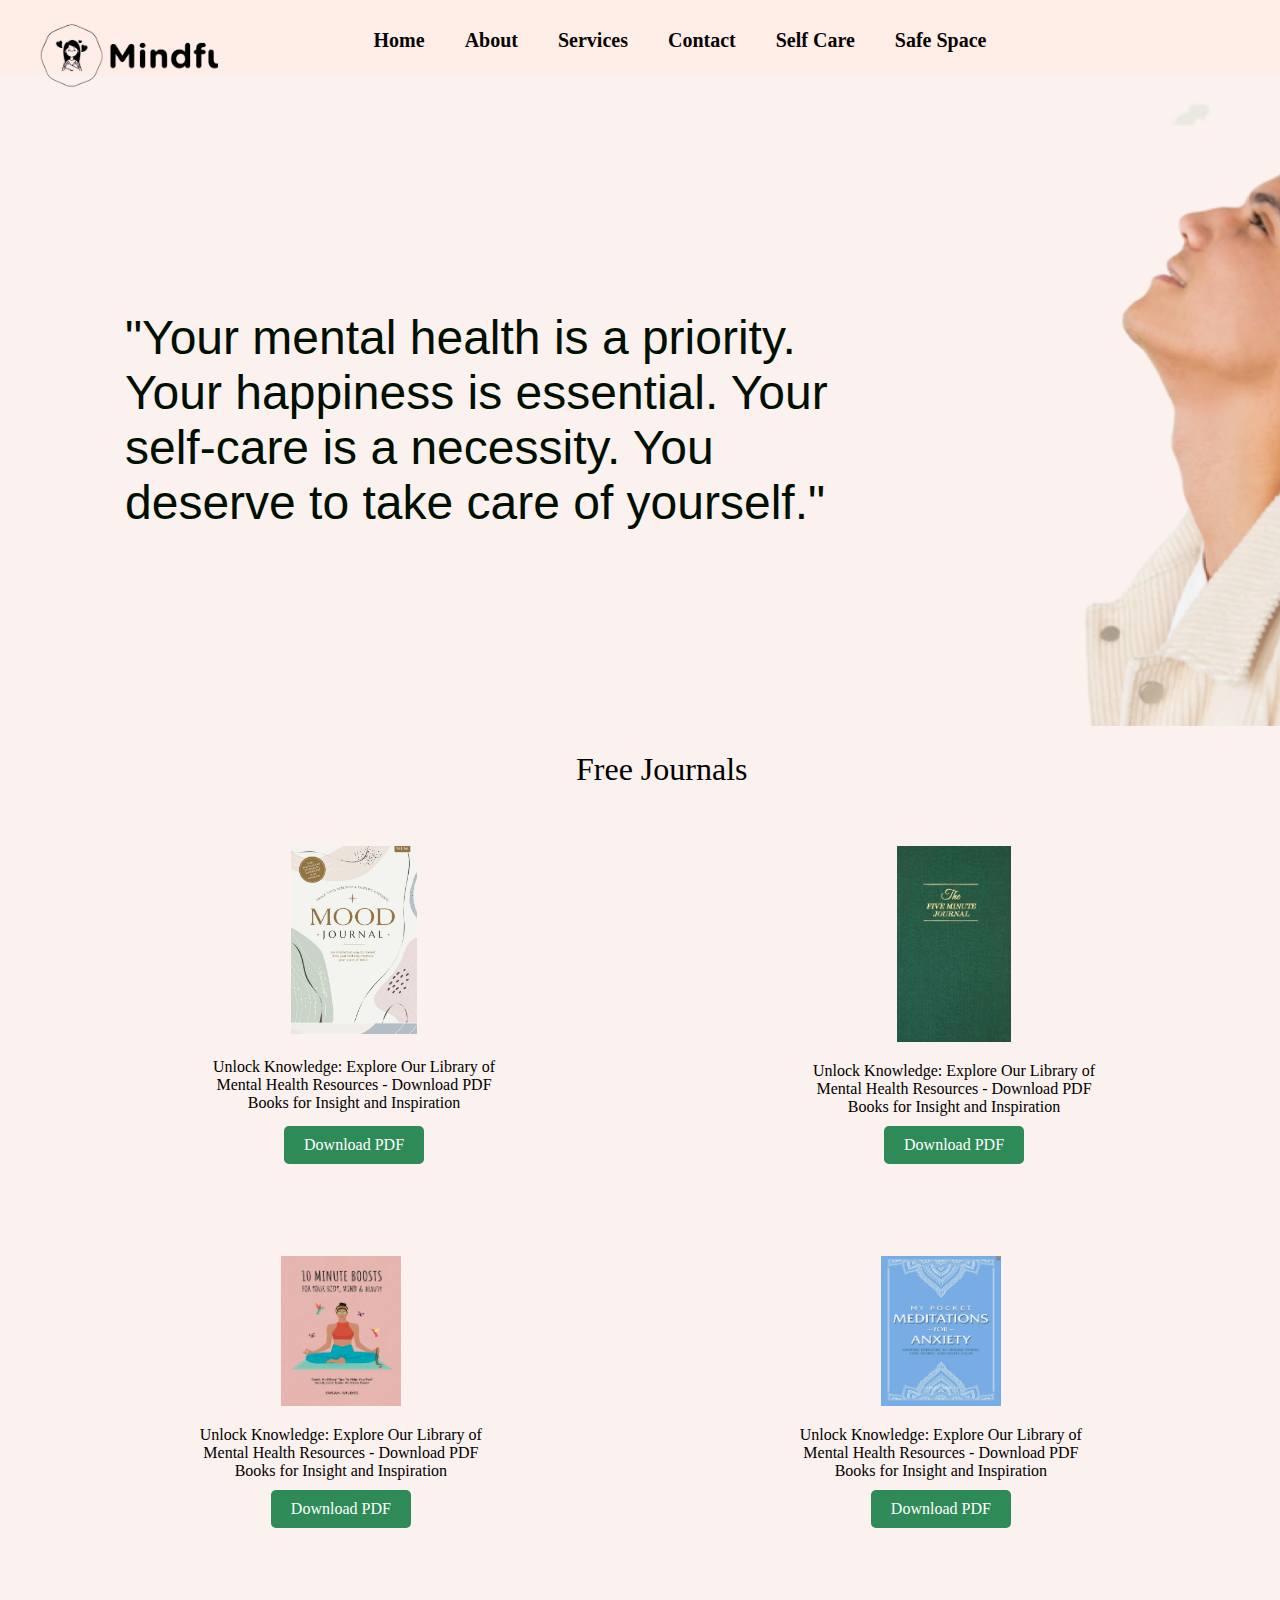
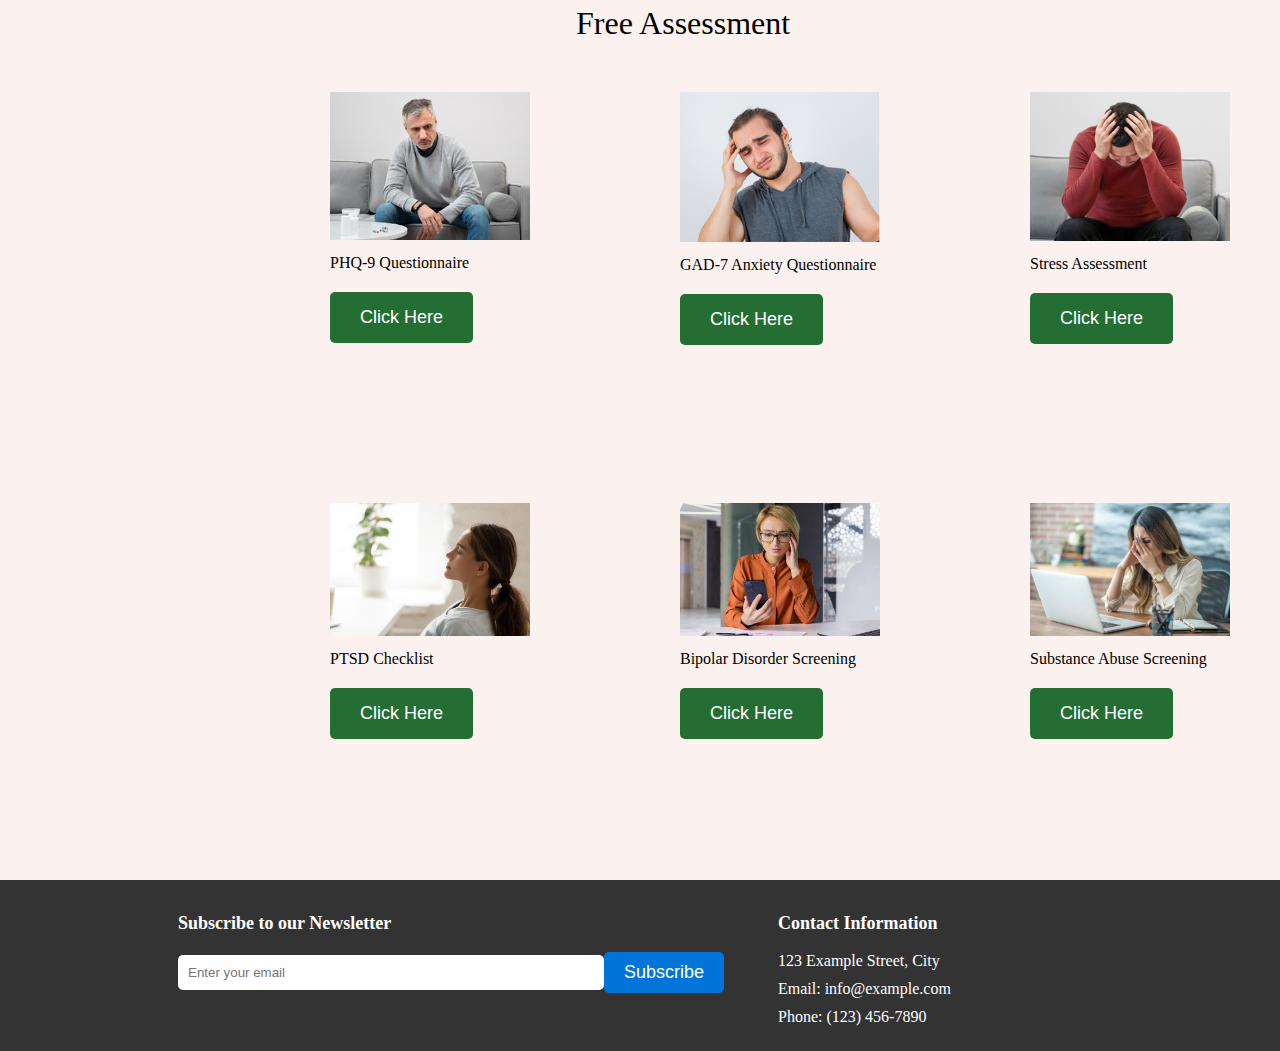
==== commit 56738b9c: "final-commit" ====
--- a/index.html
+++ b/index.html
@@ -37,7 +37,6 @@
     <!--Quote-->
     <div class="content">
         <p>"Your mental health is a priority. Your happiness is essential. Your self-care is a necessity. You deserve to take care of yourself."</p>
-        <button class="follow-button">Follow More</button>
     </div>
 
     <img src="images/image 2.png" class="picture">
@@ -56,6 +55,22 @@
             <p style="width: 50%;">Unlock Knowledge: Explore Our Library of Mental Health Resources - Download PDF Books for Insight and
                 Inspiration</p>
             <a href="images/Five Minute Journal (fiveminutejournal) (Z-Library).pdf" class="pdf-link">Download PDF</a>
+        </div>
+    </div>
+    <br> <br> 
+    <br> <br>
+    <div class="container-1">
+        <div class="pdf-wrapper">
+            <img src="images/10 minute boosts .jpg" alt="Mood Journal">
+            <p style="width: 50%;">Unlock Knowledge: Explore Our Library of Mental Health Resources - Download PDF Books for Insight and
+                Inspiration</p>
+            <a href="images/10 MINUTE BOOSTS FOR YOUR BODY, MIND  BEAUTY Quick And Easy Tips To Help You Feel Good, Look Good And Live Good (Wildes, Susan) (Z-Library).pdf" class="pdf-link">Download PDF</a>
+        </div>
+        <div class="pdf-wrapper">
+            <img src="images/my pocet meditation.jpg" alt="Five Minute Journal">
+            <p style="width: 50%;">Unlock Knowledge: Explore Our Library of Mental Health Resources - Download PDF Books for Insight and
+                Inspiration</p>
+            <a href="images/Anytime Exercises to Reduce Stress, Ease Worry, and Invite Calm (Carley Centen) (Z-Library).pdf" class="pdf-link">Download PDF</a>
         </div>
     </div>
     <br><br>
--- a/style.css
+++ b/style.css
@@ -238,40 +238,12 @@
     background-color: #228B22;
 }
 
-
-main {
-    max-width: 800px;
-    margin: 0 auto;
-    padding: 2rem;
-  }
-  
-  section {
-    margin-bottom: 2rem;
-  }
-  
-  ul {
-    list-style: none;
-  }
-  
-  #faq-list .faq-item {
-    border-bottom: 1px solid #ccc;
-    padding: 1rem 0;
-  }
-  
-  #faq-list .faq-item h3 {
-    margin-bottom: 0.5rem;
-  }
-  
-  #faq-list .faq-item p {
-    margin-bottom: 1rem;
-  }
-
 footer {
     background-color: #333;
     color: #fff;
     position: absolute;
-    top: 145rem;
-    width: 100%;
+    top: 155rem;
+    width: 120%;
 }
 
 .footer-content {
